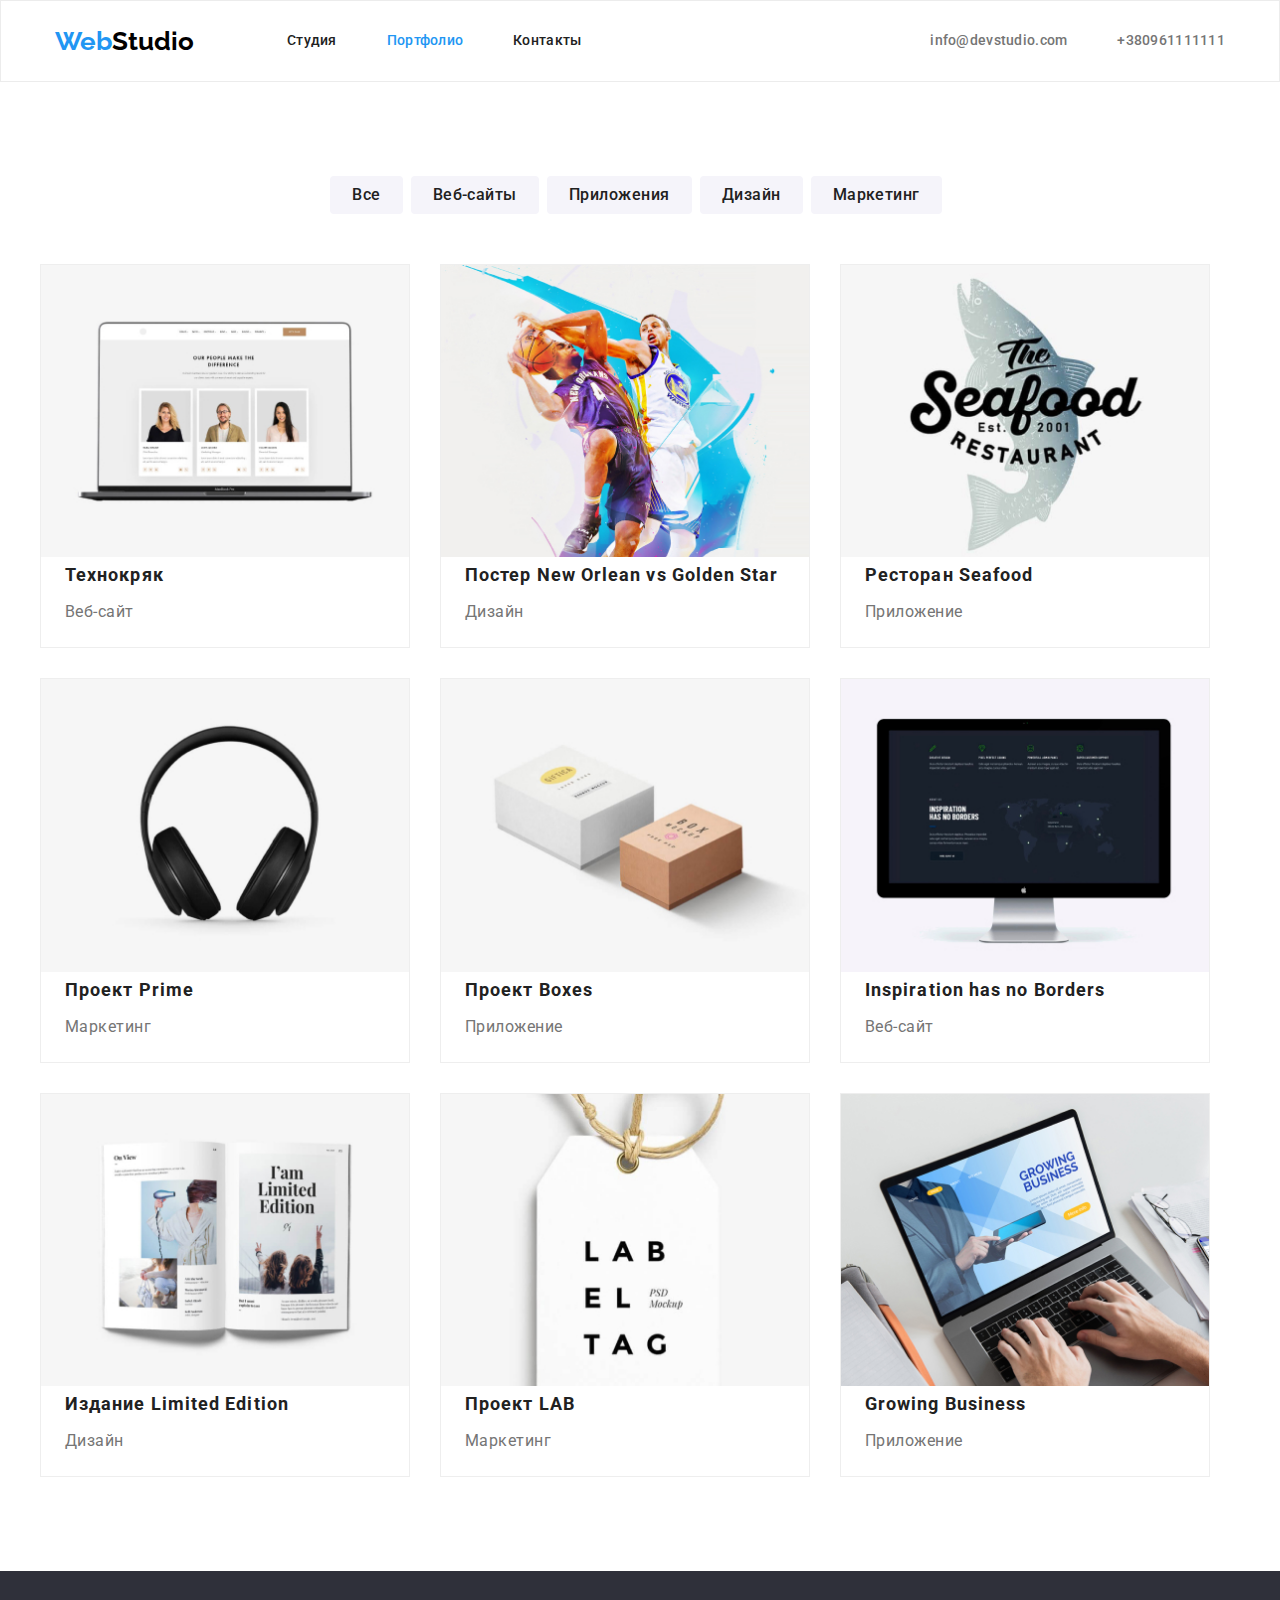
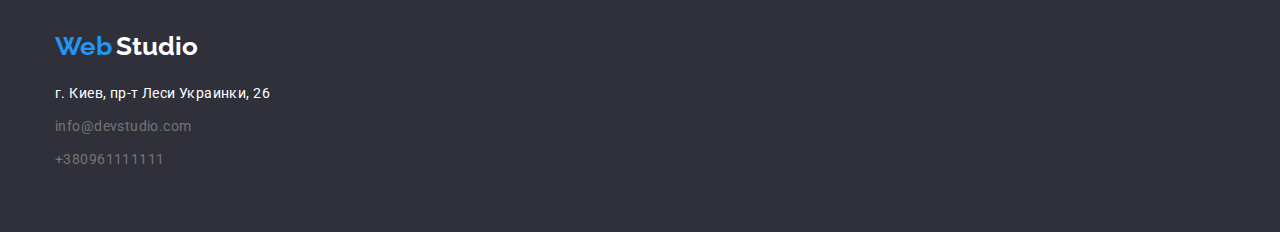
==== html/portfolio.html @ ee7812d5 "new files" ====
<!DOCTYPE html>
<html lang="en">
  <head>
    <meta charset="UTF-8" />
    <meta name="viewport" content="width=device-width, initial-scale=1.0" />
    <title>Document</title>
    <link rel="stylesheet" href="../css/reset.css"/>
    <link rel="stylesheet" href="../css/styles.css"/>
    <link rel="preconnect" href="https://fonts.gstatic.com">
<link href="https://fonts.googleapis.com/css2?family=Raleway:wght@700&family=Roboto:wght@400;500;700;900&display=swap" rel="stylesheet">
  </head>
  <body>
    <header class="main-menu">
      <div class="container">
      <nav class="navbar">
        <a class="logo" href="../index.html"> <span class="logo-web">Web</span> <span class="logo-studio">Studio</span></a> 
        <ul class="menu-list">
          <li class="menu-item"> <a class="link" href="../index.html">Студия</a> </li>
          <li class="menu-item"> <a class="link current" href="../html/portfolio.html"> Портфолио</a> </li>
          <li class="menu-item"> <a class="link" href="">Контакты</a> </li>
        </ul>
      </nav>
        <ul class="tel-mail-title"> 
          <li class="menu-item-contacts"><a href="mailto:info@devstudio.com">info@devstudio.com </a></li>
          <li class="menu-item-contacts"><a href="tel:+380961111111">+380961111111 </a></li>
        </ul>
      </div>
    </header>
      <main>
      <section class="portfolio-buttons">
        <h1 class="visually-hidden">Портфолио</h1>
        <ul class="button-portfolio-list">
          <li class="portfolio-item"> <button type="button" class="button-portfolio">Все</button> </li>
          <li class="portfolio-item"> <button type="button" class="button-portfolio">Веб-сайты</button> </li>
          <li class="portfolio-item"> <button type="button" class="button-portfolio">Приложения</button> </li>
          <li class="portfolio-item"> <button type="button" class="button-portfolio">Дизайн</button> </li>
          <li class="portfolio-item"> <button type="button" class="button-portfolio">Маркетинг</button> </li>
        </ul>
      </section>
      <section class="portfolio-photo"> 
        <div class="portfolio-photo-container">
        <ul class="portfolio-list">
        <li class="portfolio-gallery">
        <div class="portfolio-thumb">
            <a href=""> <img src="../img/web_sites.jpg" alt="web_site" width="370">
            <div class="portfolio-gallery-container">
            <h2 class="portfolio-header">Технокряк</h2> 
            <p>Веб-сайт</p>
            </div>
            </a>
        </div>    
        </li>
        <li class="portfolio-gallery">
          <div class="portfolio-thumb">  
            <a href=""> <img
              src="../img/basketball.jpg" alt="two men play i basketball" width="370">
            <div class="portfolio-gallery-container">
            <h2 class="portfolio-header">Постер New Orlean vs Golden Star</h2>
            <p>Дизайн</p>
           </div>
            </a>
          </div>
        </li>
        <li class="portfolio-gallery">
            <a href=""> <img src="../img/seafood.jpg" alt="logo of restaurant" width="370"> 
            <div class="portfolio-gallery-container">
            <h2 class="portfolio-header">Ресторан Seafood</h2>
            <p>Приложение</p>
            </div>
            </a>
        </li>
        <li class="portfolio-gallery">
            <a href=""> <img src="../img/earphones.jpg" alt="earphones" width="370"> 
            <div class="portfolio-gallery-container">
            <h2 class="portfolio-header">Проект Prime</h2>
            <p>Маркетинг</p>
            </div>
            </a>
         </li>
        <li class="portfolio-gallery">
            <a href=""> <img src="../img/boxes.jpg" alt="boxes" width="370"> 
            <div class="portfolio-gallery-container">
            <h2 class="portfolio-header">Проект Boxes</h2>
            <p>Приложение </p>
            </div>
            </a>
        </li>
        <li class="portfolio-gallery">
            <a href=""> <img src="../img/monitor.jpg" alt="monitor" width="370"> 
             <div class="portfolio-gallery-container">
            <h2 class="portfolio-header">Inspiration has no Borders</h2>
            <p>Веб-сайт</p> 
             </div>
            </a>
        </li>
          <li class="portfolio-gallery">
            <a href=""> <img src="../img/magazines.jpg" alt="magazines" width="370"> 
            <div class="portfolio-gallery-container">
            <h2 class="portfolio-header">Издание Limited Edition</h2>
            <p>Дизайн</p>
            </div>
            </a>
        </li>
        <li class="portfolio-gallery">
          <a href=""> <img src="../img/lab.jpg" alt="leib" width="370">
          <div class="portfolio-gallery-container"> 
          <h2 class="portfolio-header">Проект LAB</h2> 
          <p>Маркетинг</p>
          </div>
          </a>
        </li> 
        <li class="portfolio-gallery">
          <a href=""> <img src="../img/typing.jpg" alt="typing on the computer" width="370"/> 
          <div class="portfolio-gallery-container">
            <h2 class="portfolio-header">Growing Business</h2>
            <p>Приложение</p>
           </div>
            </a>
          </li>
        </ul> 
        </div>
        </section>
    </main>
    <footer class="contact-information">
      <div class="contact-information-container">
      <a class="link-logo" href="../index.html"> <span class="logo-web">Web</span> <span class="logo-studio-white">Studio</span></a>
      <address class="company-address">г. Киев, пр-т Леси Украинки, 26</address>
      <ul>
        <ul>
          <li class="contact-information-item"><a class="tel-mail" href="mailto:info@devstudio.com">info@devstudio.com</a></li>
          <li class="contact-information-item"><a class="tel-mail" href="tel:+380961111111">+380961111111</a></li>
        </ul>
      </div>
    </footer>
  </body>
</html>
---- css/styles.css ----
*,
*::before,
*::after {
  box-sizing: border-box;
}
img {
    display: block;
    max-width: 100%;
    height: auto;
    }
:root {
    --main-color: #212121;
    --logo-color: #000000;
    --accent-color: #2196f3;
    --background-dark-color: #2f303a;
    --background-light-color: #F5F4FA;
    --active-color: #FFFFFF;
    --inactive-color: #757575;
    --border-color: #EEEEEE;
    --portfolio-border-color: #ECECEC;
}
.main-menu{
    background:var(--active-color);
    border: 1px solid #ECECEC;
    }
.container {
    width: 1200px;
    padding-right: 15px;
    padding-left: 15px;
    margin-right:  auto;
    margin-left: auto;
    height: auto;
   }    
.main-menu a {
    text-decoration: none;
  }
.menu-list {
    display:flex; 
    justify-content: center;
    }
.menu-item {
    display: flex;
    padding-bottom: 32px;    
    padding-top: 32px;    
    margin-right: 50px;
    }    
.menu-list:last-child {
    margin-right: 0px;
}   
.link {
        font-family: Roboto;
        font-weight: 500;
        font-size: 14px;
        line-height: 1.14;
        letter-spacing: 0.02em;
        color:var(--main-color);
        }
   .link:hover, 
   .link:focus {
     color:var(--accent-color);
    }
    .current{
        color:var(--accent-color);
    } 
    .logo-web{
        color: var(--accent-color);
        font-family: Raleway;
        font-weight: bold;
        font-size: 26px;
        line-height: 1.19;
    }
    .logo-studio{
        color:var(--logo-color);
        font-family: Raleway;
        font-weight: bold;
        font-size: 26px;
        line-height: 1.19;
        text-decoration: none; 
    }
    .tel-mail-title a {
        font-family: Roboto;
        font-weight: 500;
        font-size: 14px;
        line-height: 1.14;
        letter-spacing: 0.02em;
        color:var(--inactive-color);
        display: block;
        padding-bottom: 32px;
        padding-top: 32px;
    }
    .menu-item-contacts {
        margin-right: 50px;
    }
    .menu-item-contacts:last-child {
        margin-right: 0px;
    }
    .tel-mail-title a:hover,
    .tel-mail-title a:focus{
        color:var(--accent-color)
    } 
    header > .container {
        display: flex;
        justify-content: space-between;
        align-items: center;
        text-align: left;
      }
    .navbar {
        display: flex;
        align-items: center;
      }  
    .tel-mail-title {
     display: flex;
    }
    .logo {
        display: flex;
        padding-top: 24px;
        padding-bottom: 24px;
        margin-right: 93px;
    }
     /*finish of header*/
    .hero {
        background:var(--background-dark-color);
        padding-top: 200px;
        padding-bottom: 200px;
        text-align: center;
    }
    .title-hero {
        font-family: Roboto;
        font-size: 44px;
        font-weight: 900;
        line-height: 1.36;
        letter-spacing: 0.06em;
        color:var(--active-color);
        text-transform: uppercase;
        margin-bottom: 30px;
    }
    .button {
        font-family: Roboto;
        font-weight: bold;
        font-size: 16px;
        line-height: 30px;
        color:var(--active-color);
        background-color:var(--accent-color);
        padding-right: 32px;
        padding-left: 32px;
        padding-bottom: 10px;
        padding-top:10px;
        background: #2196F3;
        box-shadow: 0px 4px 4px rgba(0, 0, 0, 0.15);
        border-radius: 4px; 
    }    
    .button:hover {
    cursor: pointer;    
    }    
    /*finish of hero*/
    .advantages {
        padding-top: 94px;
        padding-bottom: 94px;
        padding-right: 15px;
        padding-left: 15px;
        display: flex;
        justify-content: center;
      }
    .advantages-list {
        display: flex;
       }
    .advantages-item {
        font-family: Roboto;
        font-size: 14px;
        line-height: 1.71;
        letter-spacing: 0.03em;
        color:var(--inactive-color);
        width: 270px;
        margin-right: 30px;
       }
    .advantages-item:last-child {
        margin-right: 0px;
    } 
    .advantages-header {
        font-family: Roboto;
        font-size: 14px;
        line-height: 1.14;
        letter-spacing: 0.03em;
        font-weight: bold;
        text-transform: uppercase;
        color: var(--background-dark-color);
        margin-bottom: 10px;
    }
    /* finish section */
    .specialization {
        padding-bottom: 94px;
        padding-right: 15px;
        padding-left: 15px;
       }
    .specialization-header {
        font-family: Roboto;
        font-size: 36px;
        font-weight: bold;
        line-height: 1.16;
        letter-spacing: 0.03em;
        color:var(--main-color);
        text-align: center;
        margin-bottom: 50px;
    }
    .specialization-list {
     display: flex;
     justify-content: center;
    }
    .specialization-item {
    display: flex;
    margin-right: 30px;  
    }
    .specialization-item :last-child {
        margin-right: 0px;
    }
    /* finish section */
    .our-team {
        background-color:var(--background-light-color);
        padding-top: 94px;
        padding-bottom: 94px;
        padding-right: 15px;
        padding-left: 15px;
        }
    .team-list {
        display: flex;
        justify-content: center;
    }
    .our-team-item {
        display: flex;
        text-align: center;
        box-shadow: 0px 1px 3px rgba(0, 0, 0, 0.12), 
          0px 1px 1px rgba(0, 0, 0, 0.14), 
          0px 2px 1px rgba(0, 0, 0, 0.2);
          border-radius: 0px 0px 4px 4px;
          margin-right: 30px;
          width: 270px;
    }
    .thumb {
        padding-bottom: 30px;
    }
    .name-container {
       padding-left: 55px;
       padding-right: 55px;
       padding-top: 30px;
       }
    .name-container > img {
       display: block;
       min-width: 100px;
           }
      .our-team-item:last-child {
          margin-right: 0px;
      }
     .our-team-header {
        font-family: Roboto;
        font-size: 36px;
        font-weight: bold;
        line-height: 1.17;
        letter-spacing: 0.03em;
        color: var(--main-color);
        text-align: center;
        margin-bottom: 50px;
       }
   .name {
       font-family: Roboto;
       font-size: 16px;
       font-weight: 500;
       line-height: 1.19;
       letter-spacing: 0.03em;
       color: var(--main-color);
       margin-bottom: 10px;
       }
    .profession {
        font-family: Roboto;
        font-size: 16px;
        line-height: 1.19;
        letter-spacing: 0.03em;
        color:var(--inactive-color);
        }
        /* finish section */
    .contact-information {
       background:var(--background-dark-color);
       padding-top: 60px;
       padding-bottom: 60px;
    }
    .contact-information-container {
        width: 1200px;
        padding-right: 15px;
        padding-left: 15px;
        margin-right:  auto;
        margin-left: auto;
        height: auto;  
    }
    .logo-studio-white {
        color:var(--active-color);
        font-family: Raleway;
        font-weight: bold;
        font-size: 26px;
        line-height: 1.19;
        text-decoration: none;
    }
    .company-address {
        font-family: Roboto;
        font-size: 14px;
        line-height: 1.71;
        letter-spacing: 0.03em;
        color:var(--active-color);
        margin-top: 20px;
    }
    .tel-mail {
          font-family: Roboto;
          font-size: 14px;
          line-height: 1.71;
          letter-spacing: 0.03em;
          color:var(--inactive-color);
          text-decoration: none;
          display: block;
    }
    .contact-information-item {
        margin-top: 9px;
    }
    .tel-mail:hover,
    .tel-mail:focus {
           color:var(--accent-color);
    }
    .link-logo {
        display: block;
    }
    /* finish page */
    .visually-hidden {
        position: absolute !important;
        clip: rect(1px 1px 1px 1px); /* IE6, IE7 */
        clip: rect(1px, 1px, 1px, 1px);
        padding: 0 !important;
        border: 0 !important;
        height: 1px !important;
        width: 1px !important;
        overflow: hidden;
      }
    .portfolio-buttons {
        padding-top: 94px;
        padding-bottom: 50px;
        display: flex;
        justify-content: center;
    }
    .button-portfolio-list {
        display: flex;
    }  
    .portfolio-item {
        margin-right: 8px;
    }
    .button-portfolio-list:last-child {
        margin-right: 0px;
    }
    .button-portfolio {
           background:var(--background-light-color);
           border-radius: 4px;
           font-family: Roboto;
           font-weight: 500;
           font-size: 16px;
           line-height: 1.625;
           text-align: center;
           letter-spacing: 0.03em;
           color: var(--main-color);
           cursor: default;
           padding-right: 22px;
           padding-left: 22px;
           padding-top: 6px;
           padding-bottom: 6px;
           border-radius: 4px;
           border: 0px;
    }
    .button-portfolio:hover,
    .button-portfolio:focus {
            background-color:var(--accent-color);
            color: var(--active-color);
            cursor: pointer;
    }
    /* finish section */
    .portfolio-photo {
        padding-bottom: 94px;
    }
    .portfolio-photo-container {
        width: 1200px;
        margin-right: auto;
        margin-left: auto;
        height: auto;
    }
    .portfolio-list {
       display: flex;
       flex-wrap: wrap;
       margin-top: -30px;
       margin-left: -30px;
      }
    .portfolio-gallery {
       display: flex;
       flex-basis: calc (100% / 3 - 30px);
       margin-top: 30px;
       margin-left: 30px;
       border: 1px solid #EEEEEE;
       width: 370px;
       padding-bottom: 20px;
  }
    .portfolio-header {
            font-family: Roboto;
            font-weight: bold;
            font-size: 18px;
            line-height: 2;
            letter-spacing: 0.06em;
            color:var(--main-color);
            margin-bottom: 4px;
             }
    .portfolio-gallery a {
            font-family: Roboto;
            font-size: 16px;
            line-height: 1.875;
            letter-spacing: 0.03em;
            color:var(--inactive-color);
            text-decoration: none;
            display: block;
        }
    .portfolio-gallery-container {
        padding-right: 24px;
        padding-left: 24px;
    }    
    .link-logo {
        text-decoration: none;
    }
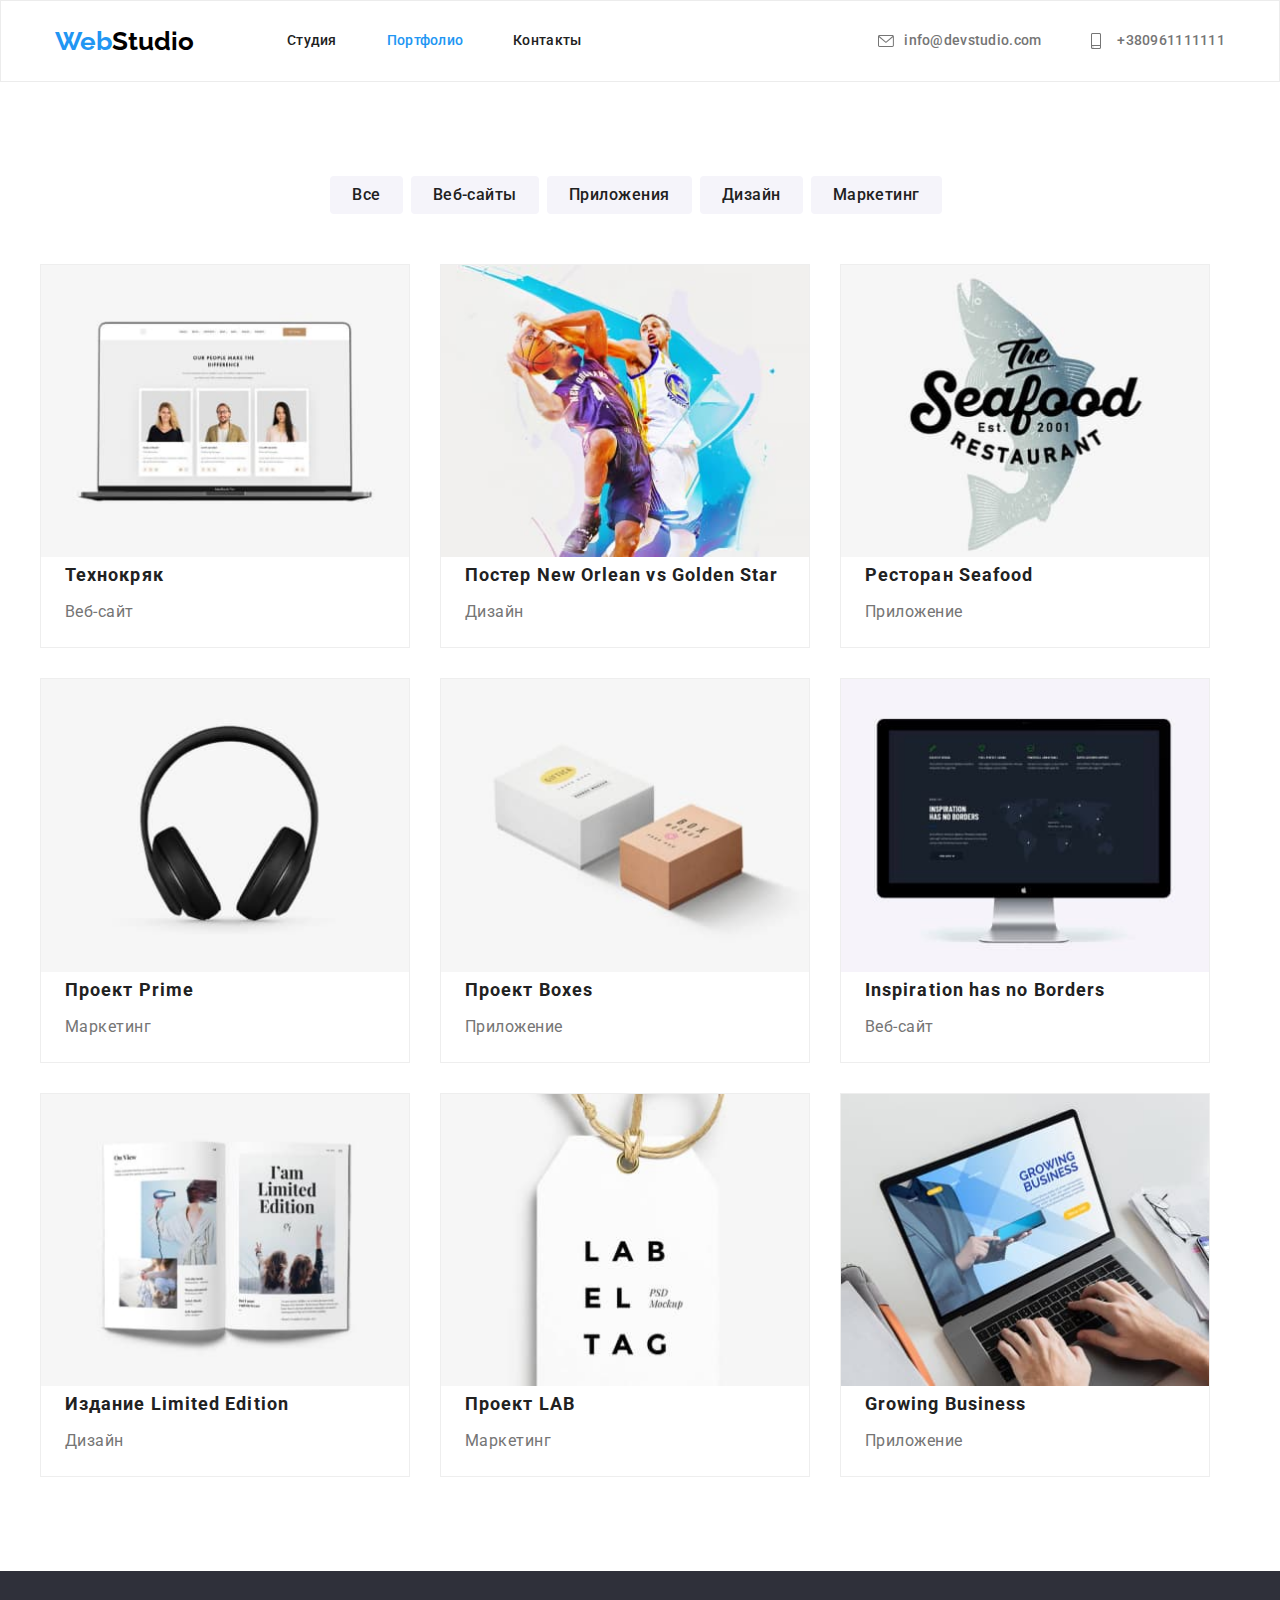
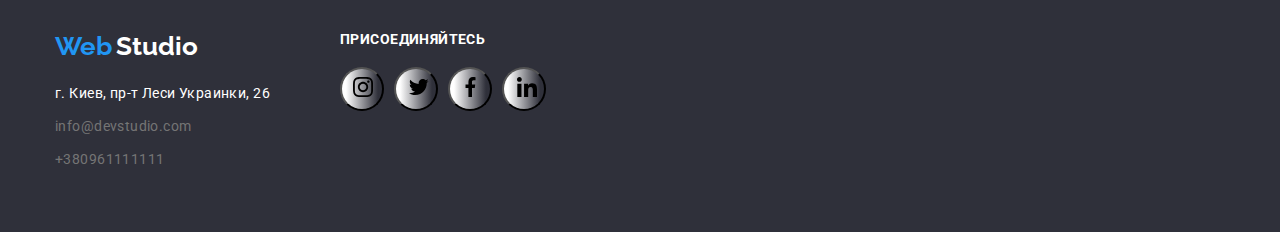
==== commit fdf3b8f9: "buttons" ====
--- a/html/portfolio.html
+++ b/html/portfolio.html
@@ -16,12 +16,18 @@
         <a class="logo" href="../index.html"> <span class="logo-web">Web</span> <span class="logo-studio">Studio</span></a> 
         <ul class="menu-list">
           <li class="menu-item"> <a class="link" href="../index.html">Студия</a> </li>
-          <li class="menu-item"> <a class="link current" href="../html/portfolio.html"> Портфолио</a> </li>
+          <li class="menu-item"> <a class="link current" href="./html/portfolio.html"> Портфолио</a> </li>
           <li class="menu-item"> <a class="link" href="">Контакты</a> </li>
         </ul>
       </nav>
         <ul class="tel-mail-title"> 
-          <li class="menu-item-contacts"><a href="mailto:info@devstudio.com">info@devstudio.com </a></li>
+          <li class="menu-item-picture"> <a href="mailto:info@devstudio.com"> <svg class="mail"> 
+          <use href="../svg/symbol-defs.svg#icon-envelope-hover-1-1" width="16" height="16"> </use>
+          </svg> </a> </li>
+           <li class="menu-item-contacts"> <a href="mailto:info@devstudio.com">info@devstudio.com </a></li>
+           <li class="menu-item-picture"> <a href="tel:+380961111111"> <svg class="telephone"> 
+            <use href="../svg/symbol-defs.svg#icon-smartphone" width="10" height="16"> </use>
+            </svg> </a> </li>
           <li class="menu-item-contacts"><a href="tel:+380961111111">+380961111111 </a></li>
         </ul>
       </div>
@@ -123,14 +129,45 @@
     </main>
     <footer class="contact-information">
       <div class="contact-information-container">
+      <div>
       <a class="link-logo" href="../index.html"> <span class="logo-web">Web</span> <span class="logo-studio-white">Studio</span></a>
       <address class="company-address">г. Киев, пр-т Леси Украинки, 26</address>
       <ul>
-        <ul>
-          <li class="contact-information-item"><a class="tel-mail" href="mailto:info@devstudio.com">info@devstudio.com</a></li>
-          <li class="contact-information-item"><a class="tel-mail" href="tel:+380961111111">+380961111111</a></li>
-        </ul>
+        <li class="contact-information-item"><a class="tel-mail" href="mailto:info@devstudio.com">info@devstudio.com</a></li>
+        <li class="contact-information-item"><a class="tel-mail" href="tel:+380961111111">+380961111111</a></li>
+      </ul>
       </div>
-    </footer>
+      <div class="container-icons">
+      <p>Присоединяйтесь</p>
+      <ul class="contact-list-icons">
+          <li class="contact-icons"> 
+          <button class="contact-list-button">
+            <svg class="contact-icons-footer">
+            <use href="../svg/symbol-defs.svg#icon-instagram-2-1" width="20" height="20" x="5" y="7"> </use>
+            </svg>
+          </button>  
+          </li> 
+          <li class="contact-icons">
+            <button class="contact-list-button">
+            <svg class="contact-icons-footer">
+            <use href="../svg/symbol-defs.svg#icon-Vector-1-1" width="20" height="20" x="7" y="7"> </use>
+            </svg>
+          </li> 
+          <li class="contact-icons">
+            <button class="contact-list-button">
+            <svg class="contact-icons-footer">
+            <use href="../svg/symbol-defs.svg#icon-Vector-2-1" width="20" height="20" x="5" y="7"> </use>
+            </svg>
+          </li>  
+          <li class="contact-icons">
+            <button class="contact-list-button">
+            <svg class="contact-icons-footer">
+            <use href="../svg/symbol-defs.svg#icon-linkedin-1-1" width="20" height="20" x="7" y="7"> </use>
+            </svg>
+          </li> 
+          </ul> 
+          </div>
+        </div>
+     </footer>
   </body>
 </html>
--- a/css/styles.css
+++ b/css/styles.css
@@ -85,12 +85,18 @@
         letter-spacing: 0.02em;
         color:var(--inactive-color);
         display: block;
-        padding-bottom: 32px;
-        padding-top: 32px;
-    }
-    .menu-item-contacts {
+       }
+    .tel-mail-title {
+        height: 16px;
+    }   
+     .menu-item-contacts {
         margin-right: 50px;
     }
+    .menu-item-picture {
+        margin-right: 10px;
+        height: 16px;
+        width: 16px;
+       } 
     .menu-item-contacts:last-child {
         margin-right: 0px;
     }
@@ -117,11 +123,31 @@
         padding-bottom: 24px;
         margin-right: 93px;
     }
+    .mail {
+        fill: var(--inactive-color);
+        height: 16px;
+        width: 16px;
+    }
+    .mail:hover {
+        fill: var(--accent-color);
+    }
+    .telephone {
+        fill: var(--inactive-color);  
+        width: 10px;
+        height: 16px;
+    }
+    .telephone:hover {
+        fill: var(--accent-color);
+    }
      /*finish of header*/
     .hero {
-        background:var(--background-dark-color);
+        height: 600px;
+        margin: 0 auto;
         padding-top: 200px;
         padding-bottom: 200px;
+        padding-right: 0;
+        padding-left: 0;
+        background-image: linear-gradient( to right, rgba(47, 48, 58, 0.4), rgba(47, 48, 58, 0.4) ), url(../img/hero.jpg);
         text-align: center;
     }
     .title-hero {
@@ -176,6 +202,13 @@
     .advantages-item:last-child {
         margin-right: 0px;
     } 
+    .advantages-pictures {
+        height: 120px;
+        width: 270px;
+        border-radius: 4px;
+        background: #F5F4FA;
+        margin-bottom: 30px;
+       }
     .advantages-header {
         font-family: Roboto;
         font-size: 14px;
@@ -226,23 +259,37 @@
         justify-content: center;
     }
     .our-team-item {
-        display: flex;
-        text-align: center;
-        box-shadow: 0px 1px 3px rgba(0, 0, 0, 0.12), 
+          display: flex;
+          text-align: center;
+          box-shadow: 0px 1px 3px rgba(0, 0, 0, 0.12), 
           0px 1px 1px rgba(0, 0, 0, 0.14), 
           0px 2px 1px rgba(0, 0, 0, 0.2);
           border-radius: 0px 0px 4px 4px;
           margin-right: 30px;
           width: 270px;
-    }
-    .thumb {
-        padding-bottom: 30px;
-    }
+          background-color: var(--active-color);
+    }
+    .our-team-list {
+        display: flex;
+        justify-content: center;
+        height: 44px;
+        width: 206px;
+        }
+    .our-team-icon {
+        fill: var(--inactive-color);
+        width: 44px;
+        height: 44px;
+    }
+    .our-team-icon:hover{
+        fill:var(--active-color);
+    }
+    .our-team-button {
+        background-color: var(--active-color);
+        border: 0;
+        }
     .name-container {
-       padding-left: 55px;
-       padding-right: 55px;
-       padding-top: 30px;
-       }
+       padding: 30px;
+      }
     .name-container > img {
        display: block;
        min-width: 100px;
@@ -275,8 +322,74 @@
         line-height: 1.19;
         letter-spacing: 0.03em;
         color:var(--inactive-color);
-        }
+        margin-bottom: 16px;
+        }
+        .our-team-button {
+            height: 44px;
+            width: 44px;
+            border-radius: 50px;
+            background-color:var(--active-color);
+            }
+        .our-team-button:hover,
+        .our-team-button:focus {
+            background-color: var(--accent-color);
+            cursor: pointer;
+        } 
+        .our-team-button-list {
+            height: 44px;
+            width: 44px;
+            margin-right: 10px
+        }  
+        .our-team-list:last-child {
+            margin-right: 0;
+        } 
         /* finish section */
+    .clients {
+        background: #E5E5E5;
+        padding-top:94px;
+        padding-bottom: 94px;
+        }    
+    .clients-header {
+        font-family: Roboto;
+       font-size: 36px;
+       font-style: normal;
+       font-weight: 700;
+       line-height: 42px;
+       letter-spacing: 0.03em;
+       text-align: center;
+       margin-bottom: 50px;
+       color:var(--main-color); 
+    }
+    .clients-list {
+        display: flex;
+        justify-content: center;
+    }
+    .clients-list a {
+        display: block;
+    }
+    .clients-item:hover {
+        border: 1px solid #2196F3;
+    }
+    .clients-item {
+        width: 170px;
+        height: 90px;
+        border: 1px solid #AFB1B8;
+        box-sizing: border-box;
+        border-radius: 4px;
+        margin-right: 30px;
+    }
+    .clients-item:last-child {
+        margin-right: 0;
+    } 
+    .clients-icon {
+        fill: #AFB1B8;
+        width: 170px;
+        height: 90px;
+    }
+    .clients-icon:hover{
+       fill: #2196f3;
+    } 
+    /* finish page */
     .contact-information {
        background:var(--background-dark-color);
        padding-top: 60px;
@@ -288,8 +401,9 @@
         padding-left: 15px;
         margin-right:  auto;
         margin-left: auto;
-        height: auto;  
-    }
+        height: auto; 
+        display: flex; 
+      }
     .logo-studio-white {
         color:var(--active-color);
         font-family: Raleway;
@@ -325,6 +439,52 @@
     .link-logo {
         display: block;
     }
+    .container-icons >p{
+        font-family: Roboto;
+        font-style: normal;
+        font-weight: bold;
+        font-size: 14px;
+        line-height: 16px;
+        letter-spacing: 0.03em;
+        text-transform: uppercase;
+        color: #FFFFFF;
+        margin-bottom: 20px;
+    }
+    .contact-list-icons {
+        display: flex;
+        align-items: center;
+    }
+    .contact-icons {
+        height: 44px;
+        width: 44px;
+        margin-right: 10px;
+    }
+    .contact-icons:last-child {
+        margin-right: 0;
+    } 
+    .contact-list-button {
+        border-radius: 50%;
+        height: 44px;
+        width: 44px;
+        background-image: linear-gradient(
+         to right,
+        #FFFFFF 10%,
+        #2f303a 90%);
+        }
+    .contact-list-button:hover {
+     background-image:linear-gradient(
+        to right,
+        #ffffff 0%,
+        #2196f3 100%);
+        cursor: pointer;
+    }   
+     .contact-icons-footer {
+         height: 44px;
+         width: 44px;
+     } 
+    .container-icons {
+        margin-left: 70px;
+    }  
     /* finish page */
     .visually-hidden {
         position: absolute !important;
@@ -400,6 +560,9 @@
        width: 370px;
        padding-bottom: 20px;
   }
+    .portfolio-gallery:hover {
+        box-shadow: 0px 1px 1px rgba(0, 0, 0, 0.12), 0px 4px 4px rgba(0, 0, 0, 0.06), 1px 4px 6px rgba(0, 0, 0, 0.16);
+    }
     .portfolio-header {
             font-family: Roboto;
             font-weight: bold;
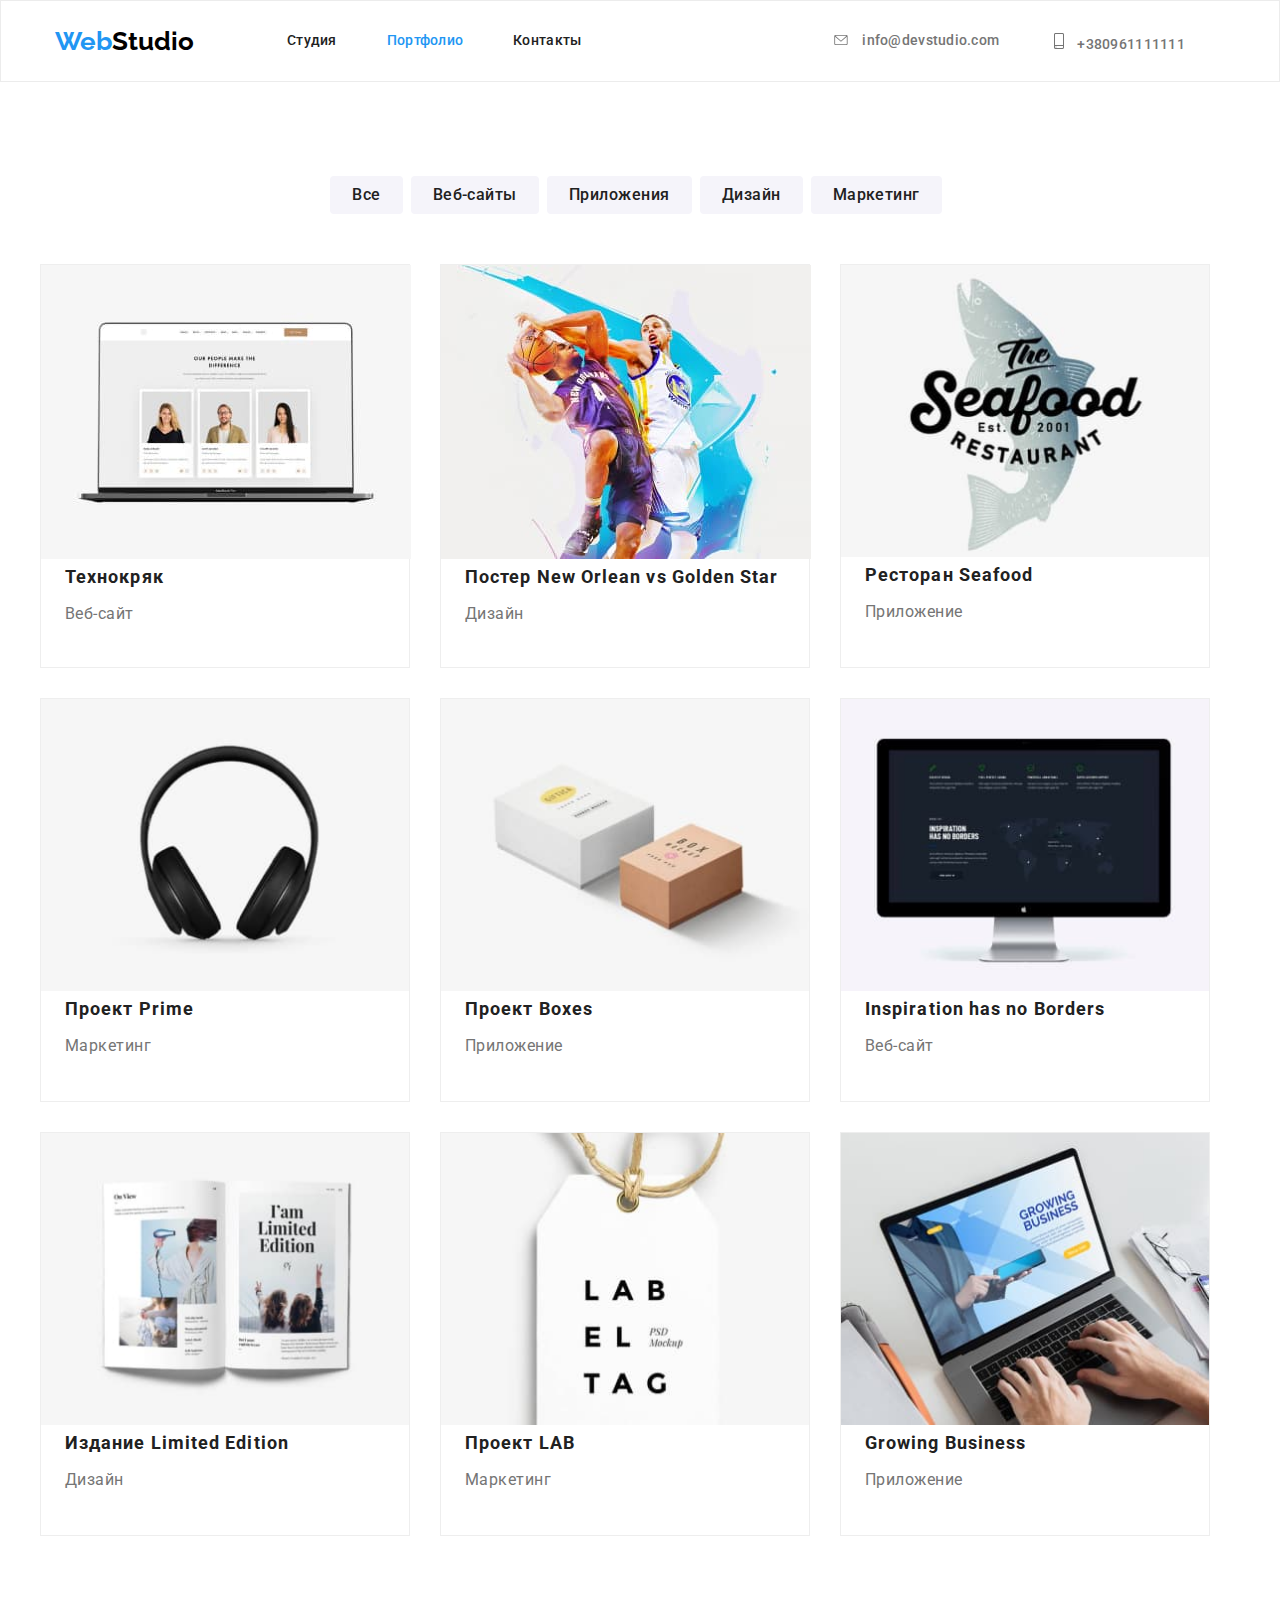
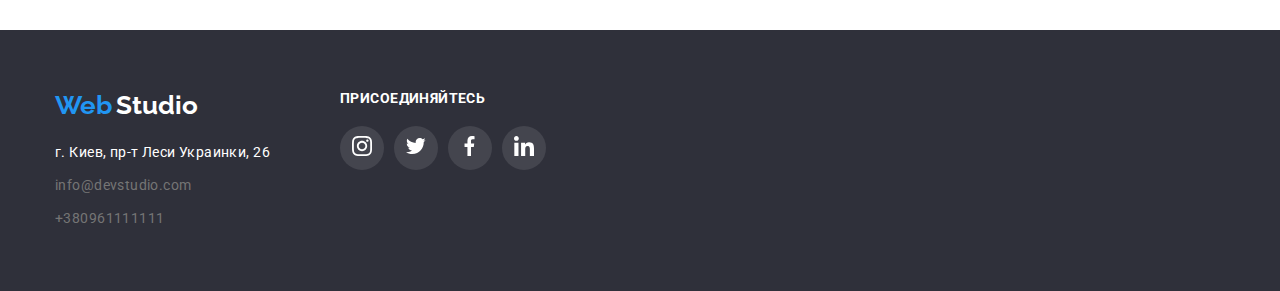
==== commit 23d417ce: "fixing" ====
--- a/html/portfolio.html
+++ b/html/portfolio.html
@@ -16,19 +16,17 @@
         <a class="logo" href="../index.html"> <span class="logo-web">Web</span> <span class="logo-studio">Studio</span></a> 
         <ul class="menu-list">
           <li class="menu-item"> <a class="link" href="../index.html">Студия</a> </li>
-          <li class="menu-item"> <a class="link current" href="./html/portfolio.html"> Портфолио</a> </li>
+          <li class="menu-item"> <a class="link current" href="portfolio.html"> Портфолио</a> </li>
           <li class="menu-item"> <a class="link" href="">Контакты</a> </li>
         </ul>
       </nav>
         <ul class="tel-mail-title"> 
-          <li class="menu-item-picture"> <a href="mailto:info@devstudio.com"> <svg class="mail"> 
-          <use href="../svg/symbol-defs.svg#icon-envelope-hover-1-1" width="16" height="16"> </use>
-          </svg> </a> </li>
-           <li class="menu-item-contacts"> <a href="mailto:info@devstudio.com">info@devstudio.com </a></li>
-           <li class="menu-item-picture"> <a href="tel:+380961111111"> <svg class="telephone"> 
+            <li class="menu-item-contacts"> <a class="link-header" href="mailto:info@devstudio.com"> <svg class="mail"> 
+            <use href="../svg/symbol-defs.svg#icon-envelope-hover-1-1" width="16" height="10"> </use>
+            </svg> info@devstudio.com </a></li>
+             <li class="menu-item-contacts"> <a class ="link-header" href="tel:+380961111111"> <svg class="telephone"> 
             <use href="../svg/symbol-defs.svg#icon-smartphone" width="10" height="16"> </use>
-            </svg> </a> </li>
-          <li class="menu-item-contacts"><a href="tel:+380961111111">+380961111111 </a></li>
+            </svg> +380961111111 </a></li>
         </ul>
       </div>
     </header>
@@ -48,7 +46,7 @@
         <ul class="portfolio-list">
         <li class="portfolio-gallery">
         <div class="portfolio-thumb">
-            <a href=""> <img src="../img/web_sites.jpg" alt="web_site" width="370">
+            <a class="portfolio-link" href=""> <img src="../img/web_sites.jpg" alt="web_site" width="370">
             <div class="portfolio-gallery-container">
             <h2 class="portfolio-header">Технокряк</h2> 
             <p>Веб-сайт</p>
@@ -58,7 +56,7 @@
         </li>
         <li class="portfolio-gallery">
           <div class="portfolio-thumb">  
-            <a href=""> <img
+            <a class="portfolio-link" href=""> <img
               src="../img/basketball.jpg" alt="two men play i basketball" width="370">
             <div class="portfolio-gallery-container">
             <h2 class="portfolio-header">Постер New Orlean vs Golden Star</h2>
@@ -68,7 +66,7 @@
           </div>
         </li>
         <li class="portfolio-gallery">
-            <a href=""> <img src="../img/seafood.jpg" alt="logo of restaurant" width="370"> 
+            <a class="portfolio-link" href=""> <img src="../img/seafood.jpg" alt="logo of restaurant" width="370"> 
             <div class="portfolio-gallery-container">
             <h2 class="portfolio-header">Ресторан Seafood</h2>
             <p>Приложение</p>
@@ -76,7 +74,7 @@
             </a>
         </li>
         <li class="portfolio-gallery">
-            <a href=""> <img src="../img/earphones.jpg" alt="earphones" width="370"> 
+            <a class="portfolio-link" href=""> <img src="../img/earphones.jpg" alt="earphones" width="370"> 
             <div class="portfolio-gallery-container">
             <h2 class="portfolio-header">Проект Prime</h2>
             <p>Маркетинг</p>
@@ -84,7 +82,7 @@
             </a>
          </li>
         <li class="portfolio-gallery">
-            <a href=""> <img src="../img/boxes.jpg" alt="boxes" width="370"> 
+            <a class="portfolio-link" href=""> <img src="../img/boxes.jpg" alt="boxes" width="370"> 
             <div class="portfolio-gallery-container">
             <h2 class="portfolio-header">Проект Boxes</h2>
             <p>Приложение </p>
@@ -92,7 +90,7 @@
             </a>
         </li>
         <li class="portfolio-gallery">
-            <a href=""> <img src="../img/monitor.jpg" alt="monitor" width="370"> 
+            <a class="portfolio-link" href=""> <img src="../img/monitor.jpg" alt="monitor" width="370"> 
              <div class="portfolio-gallery-container">
             <h2 class="portfolio-header">Inspiration has no Borders</h2>
             <p>Веб-сайт</p> 
@@ -100,7 +98,7 @@
             </a>
         </li>
           <li class="portfolio-gallery">
-            <a href=""> <img src="../img/magazines.jpg" alt="magazines" width="370"> 
+            <a class="portfolio-link" href=""> <img src="../img/magazines.jpg" alt="magazines" width="370"> 
             <div class="portfolio-gallery-container">
             <h2 class="portfolio-header">Издание Limited Edition</h2>
             <p>Дизайн</p>
@@ -108,7 +106,7 @@
             </a>
         </li>
         <li class="portfolio-gallery">
-          <a href=""> <img src="../img/lab.jpg" alt="leib" width="370">
+          <a class="portfolio-link" href=""> <img src="../img/lab.jpg" alt="leib" width="370">
           <div class="portfolio-gallery-container"> 
           <h2 class="portfolio-header">Проект LAB</h2> 
           <p>Маркетинг</p>
@@ -116,7 +114,7 @@
           </a>
         </li> 
         <li class="portfolio-gallery">
-          <a href=""> <img src="../img/typing.jpg" alt="typing on the computer" width="370"/> 
+          <a class="portfolio-link" href=""> <img src="../img/typing.jpg" alt="typing on the computer" width="370"/> 
           <div class="portfolio-gallery-container">
             <h2 class="portfolio-header">Growing Business</h2>
             <p>Приложение</p>
@@ -130,7 +128,7 @@
     <footer class="contact-information">
       <div class="contact-information-container">
       <div>
-      <a class="link-logo" href="../index.html"> <span class="logo-web">Web</span> <span class="logo-studio-white">Studio</span></a>
+      <a class="link-logo" href="./index.html"> <span class="logo-web">Web</span> <span class="logo-studio-white">Studio</span></a>
       <address class="company-address">г. Киев, пр-т Леси Украинки, 26</address>
       <ul>
         <li class="contact-information-item"><a class="tel-mail" href="mailto:info@devstudio.com">info@devstudio.com</a></li>
@@ -143,27 +141,30 @@
           <li class="contact-icons"> 
           <button class="contact-list-button">
             <svg class="contact-icons-footer">
-            <use href="../svg/symbol-defs.svg#icon-instagram-2-1" width="20" height="20" x="5" y="7"> </use>
+            <use href="../svg/symbol-defs.svg#icon-instagram-2-1" width="20" height="20"> </use>
             </svg>
           </button>  
           </li> 
           <li class="contact-icons">
             <button class="contact-list-button">
             <svg class="contact-icons-footer">
-            <use href="../svg/symbol-defs.svg#icon-Vector-1-1" width="20" height="20" x="7" y="7"> </use>
+            <use href="../svg/symbol-defs.svg#icon-Vector-1-1" width="20" height="20"> </use>
             </svg>
+            </button>
           </li> 
           <li class="contact-icons">
             <button class="contact-list-button">
             <svg class="contact-icons-footer">
-            <use href="../svg/symbol-defs.svg#icon-Vector-2-1" width="20" height="20" x="5" y="7"> </use>
+            <use href="../svg/symbol-defs.svg#icon-Vector-2-1" width="20" height="20"> </use>
             </svg>
+            </button>
           </li>  
           <li class="contact-icons">
             <button class="contact-list-button">
             <svg class="contact-icons-footer">
-            <use href="../svg/symbol-defs.svg#icon-linkedin-1-1" width="20" height="20" x="7" y="7"> </use>
+            <use href="../svg/symbol-defs.svg#icon-linkedin-1-1" width="20" height="20"> </use>
             </svg>
+            </button>
           </li> 
           </ul> 
           </div>
--- a/css/styles.css
+++ b/css/styles.css
@@ -2,6 +2,7 @@
 *::before,
 *::after {
   box-sizing: border-box;
+  outline: 0;
 }
 img {
     display: block;
@@ -91,19 +92,14 @@
     }   
      .menu-item-contacts {
         margin-right: 50px;
-    }
-    .menu-item-picture {
-        margin-right: 10px;
+       }
+    .link-header {
+        width: 171px;
         height: 16px;
-        width: 16px;
-       } 
+        }    
     .menu-item-contacts:last-child {
         margin-right: 0px;
     }
-    .tel-mail-title a:hover,
-    .tel-mail-title a:focus{
-        color:var(--accent-color)
-    } 
     header > .container {
         display: flex;
         justify-content: space-between;
@@ -124,20 +120,28 @@
         margin-right: 93px;
     }
     .mail {
+        height: 10px;
+        width: 16px;
         fill: var(--inactive-color);
-        height: 16px;
-        width: 16px;
-    }
-    .mail:hover {
-        fill: var(--accent-color);
-    }
-    .telephone {
-        fill: var(--inactive-color);  
+        margin-right: 10px;
+        }
+     .telephone {
         width: 10px;
         height: 16px;
-    }
-    .telephone:hover {
+        fill: var(--inactive-color);
+        margin-right: 10px;
+       }
+    .link-header:focus .mail,
+    .link-header:hover .mail {
         fill: var(--accent-color);
+        }
+    .link-header:focus .telephone,
+    .link-header:hover .telephone {
+            fill: var(--accent-color);
+        }    
+    .link-header:focus,
+    .link-header:hover {
+        color: var(--accent-color);
     }
      /*finish of header*/
     .hero {
@@ -198,7 +202,7 @@
         color:var(--inactive-color);
         width: 270px;
         margin-right: 30px;
-       }
+        }
     .advantages-item:last-child {
         margin-right: 0px;
     } 
@@ -208,7 +212,20 @@
         border-radius: 4px;
         background: #F5F4FA;
         margin-bottom: 30px;
-       }
+        height: 120px;
+        width: 270px;
+        border-radius: 4px;
+        height: 120px;
+        width: 270px;
+        display: flex;
+        justify-content: center;
+        align-items: center;
+        }
+    .advantages-icons {
+        width: 66px;
+        height: 70px;
+      }
+
     .advantages-header {
         font-family: Roboto;
         font-size: 14px;
@@ -274,20 +291,23 @@
         justify-content: center;
         height: 44px;
         width: 206px;
-        }
+       }
     .our-team-icon {
-        fill: var(--inactive-color);
-        width: 44px;
-        height: 44px;
-    }
-    .our-team-icon:hover{
-        fill:var(--active-color);
+        fill: #AFB1B8;
+        width: 20px;
+        height: 20px;
     }
     .our-team-button {
         background-color: var(--active-color);
         border: 0;
-        }
-    .name-container {
+        display: flex;
+        height: 44px;
+        width: 44px;
+        display: flex;
+        justify-content: center;
+        align-items: center;
+       }
+     .name-container {
        padding: 30px;
       }
     .name-container > img {
@@ -329,6 +349,7 @@
             width: 44px;
             border-radius: 50px;
             background-color:var(--active-color);
+            outline: 0 !important;
             }
         .our-team-button:hover,
         .our-team-button:focus {
@@ -339,13 +360,17 @@
             height: 44px;
             width: 44px;
             margin-right: 10px
-        }  
+           }  
         .our-team-list:last-child {
             margin-right: 0;
         } 
+        .our-team-button:focus .our-team-icon,
+        .our-team-button:hover .our-team-icon {
+                fill: var(--active-color);
+            }   
         /* finish section */
     .clients {
-        background: #E5E5E5;
+        background: var(--active-color);
         padding-top:94px;
         padding-bottom: 94px;
         }    
@@ -364,20 +389,59 @@
         display: flex;
         justify-content: center;
     }
-    .clients-list a {
+    .clients-link {
         display: block;
-    }
-    .clients-item:hover {
-        border: 1px solid #2196F3;
-    }
-    .clients-item {
+        height: 90px;
+        width: 170px;
+        display: flex;
+        justify-content: center;
+        align-items: center;
+        border: 1px solid #AFB1B8;
+        border-radius: 4px;
+    }
+    .clients-link:focus,
+    .clients-link:hover{
+        border: 1px solid var(--accent-color);
+    }
+    .clients-link:focus .current,
+    .clients-link:hover .current {
+            fill: var(--accent-color);
+        }    
+     .clients-icon-a {
+        width: 45px; 
+        height: 44px;
+        fill: #AFB1B8;
+    }
+    .clients-icon-b {
+        width: 40px; 
+        height: 52px;
+        fill: #AFB1B8;
+    }
+    .clients-icon-c {
+        width: 42px; 
+        height: 42px;
+        fill: #AFB1B8;
+    }
+    .clients-icon-d {
+        width: 80px; 
+        height: 42px;
+        fill: #AFB1B8;
+    }
+    .clients-icon-e {
+        width: 59px; 
+        height: 47px;
+        fill: #AFB1B8;
+    }
+    .clients-icon-f {
+        width: 88px; 
+        height: 66px;
+        fill: #AFB1B8;
+    }
+     .clients-item {
         width: 170px;
         height: 90px;
-        border: 1px solid #AFB1B8;
-        box-sizing: border-box;
-        border-radius: 4px;
         margin-right: 30px;
-    }
+        }
     .clients-item:last-child {
         margin-right: 0;
     } 
@@ -458,6 +522,7 @@
         height: 44px;
         width: 44px;
         margin-right: 10px;
+        fill: var(--active-color);
     }
     .contact-icons:last-child {
         margin-right: 0;
@@ -466,21 +531,20 @@
         border-radius: 50%;
         height: 44px;
         width: 44px;
-        background-image: linear-gradient(
-         to right,
-        #FFFFFF 10%,
-        #2f303a 90%);
-        }
-    .contact-list-button:hover {
-     background-image:linear-gradient(
-        to right,
-        #ffffff 0%,
-        #2196f3 100%);
+        background-color:rgba(255, 255, 255, 0.1); 
+        display: block; 
+        justify-content: center;   
+        align-content: center;  
+        border: 0;
         cursor: pointer;
-    }   
+        }
+    .contact-list-button:hover,
+    .contact-list-button:focus {
+     background-color: var(--accent-color);
+    }    
      .contact-icons-footer {
-         height: 44px;
-         width: 44px;
+         height: 20px;
+         width: 20px;
      } 
     .container-icons {
         margin-left: 70px;
@@ -528,12 +592,15 @@
            padding-bottom: 6px;
            border-radius: 4px;
            border: 0px;
+           border-radius: 4px;
+           box-shadow: 0;
     }
     .button-portfolio:hover,
     .button-portfolio:focus {
             background-color:var(--accent-color);
             color: var(--active-color);
             cursor: pointer;
+            box-shadow: 0px 3px 1px rgba(0, 0, 0, 0.1), 0px 1px 2px rgba(0, 0, 0, 0.08), 0px 2px 2px rgba(0, 0, 0, 0.12);
     }
     /* finish section */
     .portfolio-photo {
@@ -559,10 +626,8 @@
        border: 1px solid #EEEEEE;
        width: 370px;
        padding-bottom: 20px;
+       height: 404px;
   }
-    .portfolio-gallery:hover {
-        box-shadow: 0px 1px 1px rgba(0, 0, 0, 0.12), 0px 4px 4px rgba(0, 0, 0, 0.06), 1px 4px 6px rgba(0, 0, 0, 0.16);
-    }
     .portfolio-header {
             font-family: Roboto;
             font-weight: bold;
@@ -581,6 +646,15 @@
             text-decoration: none;
             display: block;
         }
+    .portfolio-link {
+        box-shadow: 0;
+        width: 370px;
+        height: 404px;
+    } 
+    .portfolio-link:hover,
+    .portfolio-link:focus {
+        box-shadow: 0px 1px 1px rgba(0, 0, 0, 0.12), 0px 4px 4px rgba(0, 0, 0, 0.06), 1px 4px 6px rgba(0, 0, 0, 0.16);
+    }   
     .portfolio-gallery-container {
         padding-right: 24px;
         padding-left: 24px;
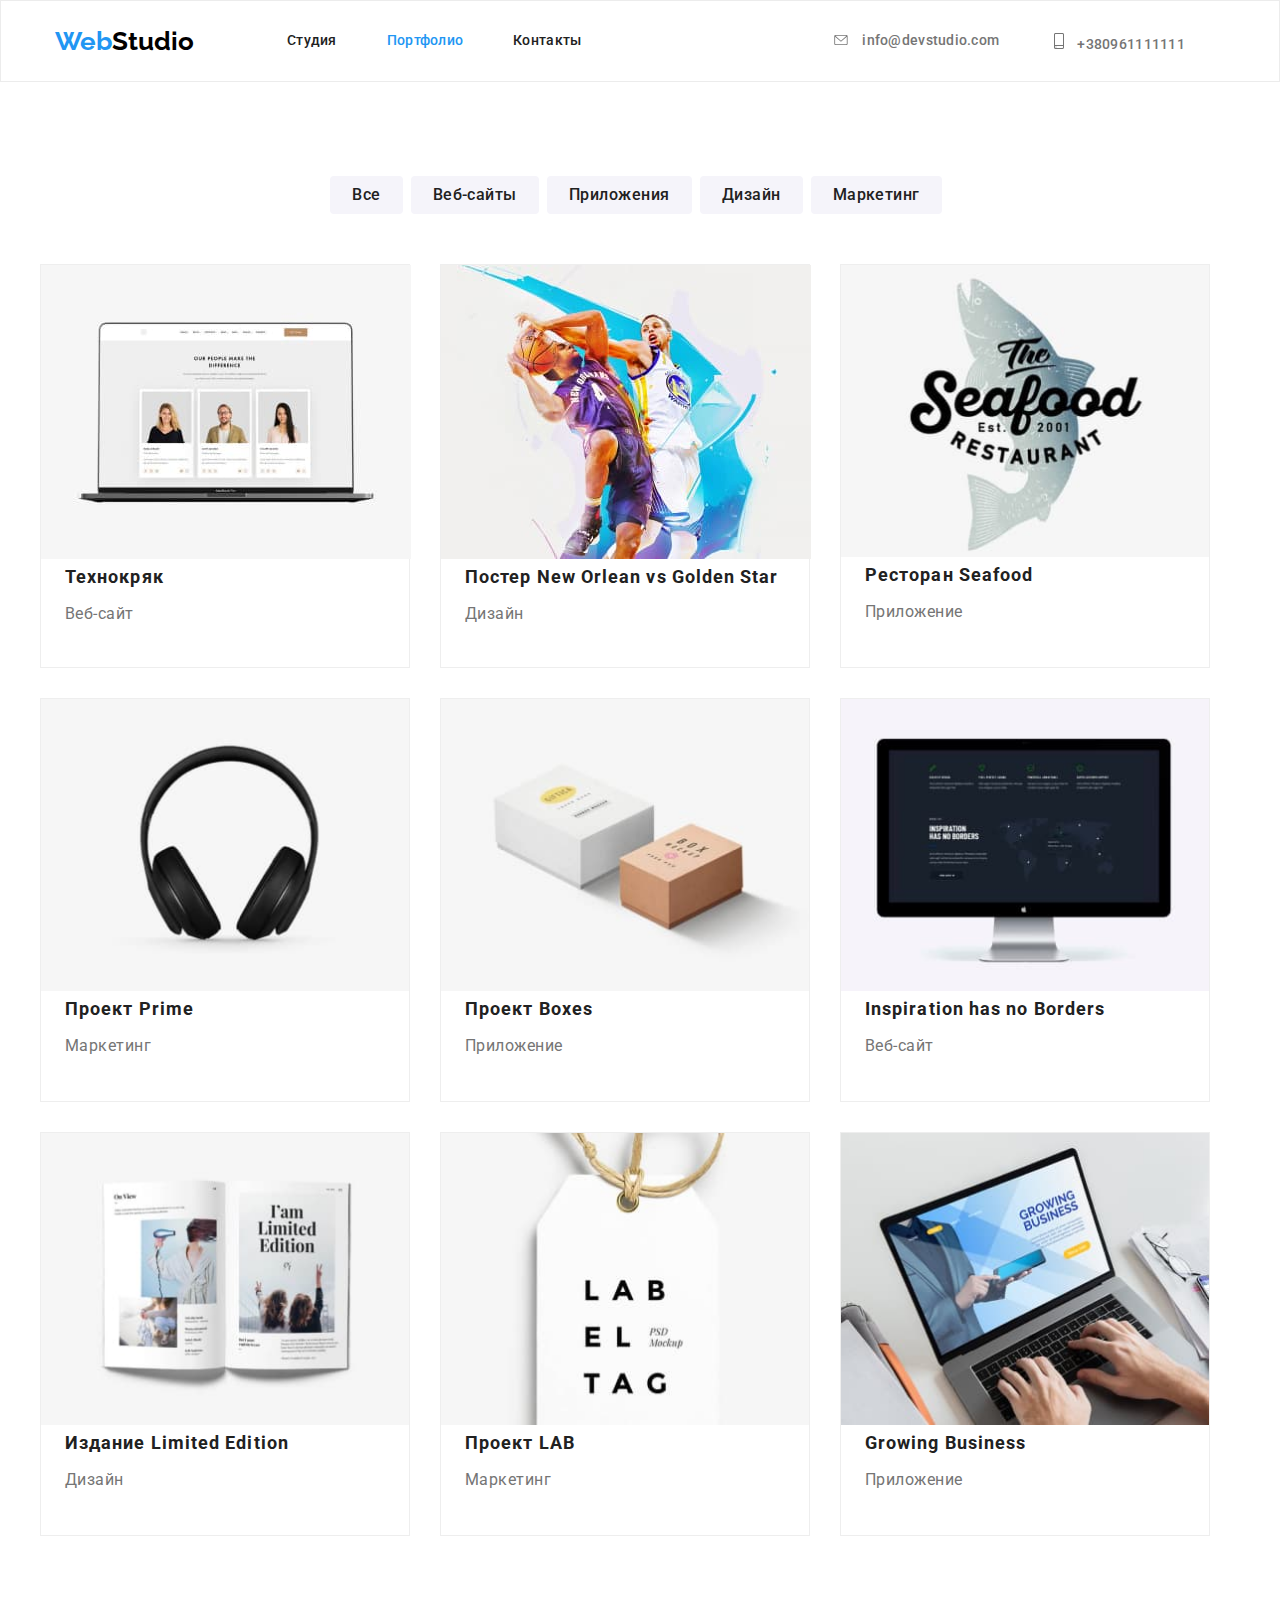
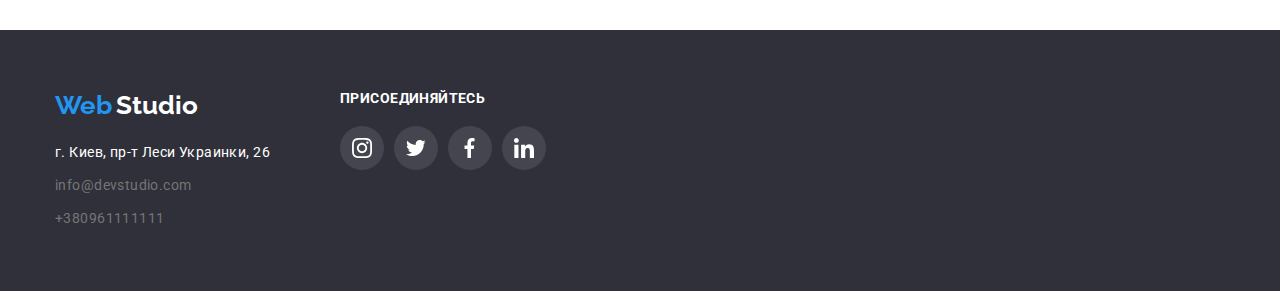
==== commit e8cc71ba: "links" ====
--- a/html/portfolio.html
+++ b/html/portfolio.html
@@ -139,32 +139,32 @@
       <p>Присоединяйтесь</p>
       <ul class="contact-list-icons">
           <li class="contact-icons"> 
-          <button class="contact-list-button">
+          <a class="contact-list-link">
             <svg class="contact-icons-footer">
             <use href="../svg/symbol-defs.svg#icon-instagram-2-1" width="20" height="20"> </use>
             </svg>
-          </button>  
+          </a>  
           </li> 
           <li class="contact-icons">
-            <button class="contact-list-button">
+            <a class="contact-list-link">
             <svg class="contact-icons-footer">
             <use href="../svg/symbol-defs.svg#icon-Vector-1-1" width="20" height="20"> </use>
             </svg>
-            </button>
+          </a>
           </li> 
           <li class="contact-icons">
-            <button class="contact-list-button">
+            <a class="contact-list-link">
             <svg class="contact-icons-footer">
             <use href="../svg/symbol-defs.svg#icon-Vector-2-1" width="20" height="20"> </use>
             </svg>
-            </button>
+          </a>
           </li>  
           <li class="contact-icons">
-            <button class="contact-list-button">
+            <a class="contact-list-link">
             <svg class="contact-icons-footer">
             <use href="../svg/symbol-defs.svg#icon-linkedin-1-1" width="20" height="20"> </use>
             </svg>
-            </button>
+          </a>
           </li> 
           </ul> 
           </div>
--- a/css/styles.css
+++ b/css/styles.css
@@ -344,19 +344,22 @@
         color:var(--inactive-color);
         margin-bottom: 16px;
         }
-        .our-team-button {
+        .our-team-link {
             height: 44px;
             width: 44px;
             border-radius: 50px;
             background-color:var(--active-color);
             outline: 0 !important;
+            display: flex;
+            justify-content: center;
+            align-items: center;
             }
-        .our-team-button:hover,
-        .our-team-button:focus {
+        .our-team-link:hover,
+        .our-team-link:focus {
             background-color: var(--accent-color);
             cursor: pointer;
         } 
-        .our-team-button-list {
+        .our-team-link-list {
             height: 44px;
             width: 44px;
             margin-right: 10px
@@ -364,8 +367,8 @@
         .our-team-list:last-child {
             margin-right: 0;
         } 
-        .our-team-button:focus .our-team-icon,
-        .our-team-button:hover .our-team-icon {
+        .our-team-link:focus .our-team-icon,
+        .our-team-link:hover .our-team-icon {
                 fill: var(--active-color);
             }   
         /* finish section */
@@ -527,19 +530,19 @@
     .contact-icons:last-child {
         margin-right: 0;
     } 
-    .contact-list-button {
+    .contact-list-link {
         border-radius: 50%;
         height: 44px;
         width: 44px;
         background-color:rgba(255, 255, 255, 0.1); 
-        display: block; 
+        display:flex; 
         justify-content: center;   
-        align-content: center;  
+        align-items: center;  
         border: 0;
         cursor: pointer;
         }
-    .contact-list-button:hover,
-    .contact-list-button:focus {
+    .contact-list-link:hover,
+    .contact-list-link:focus {
      background-color: var(--accent-color);
     }    
      .contact-icons-footer {
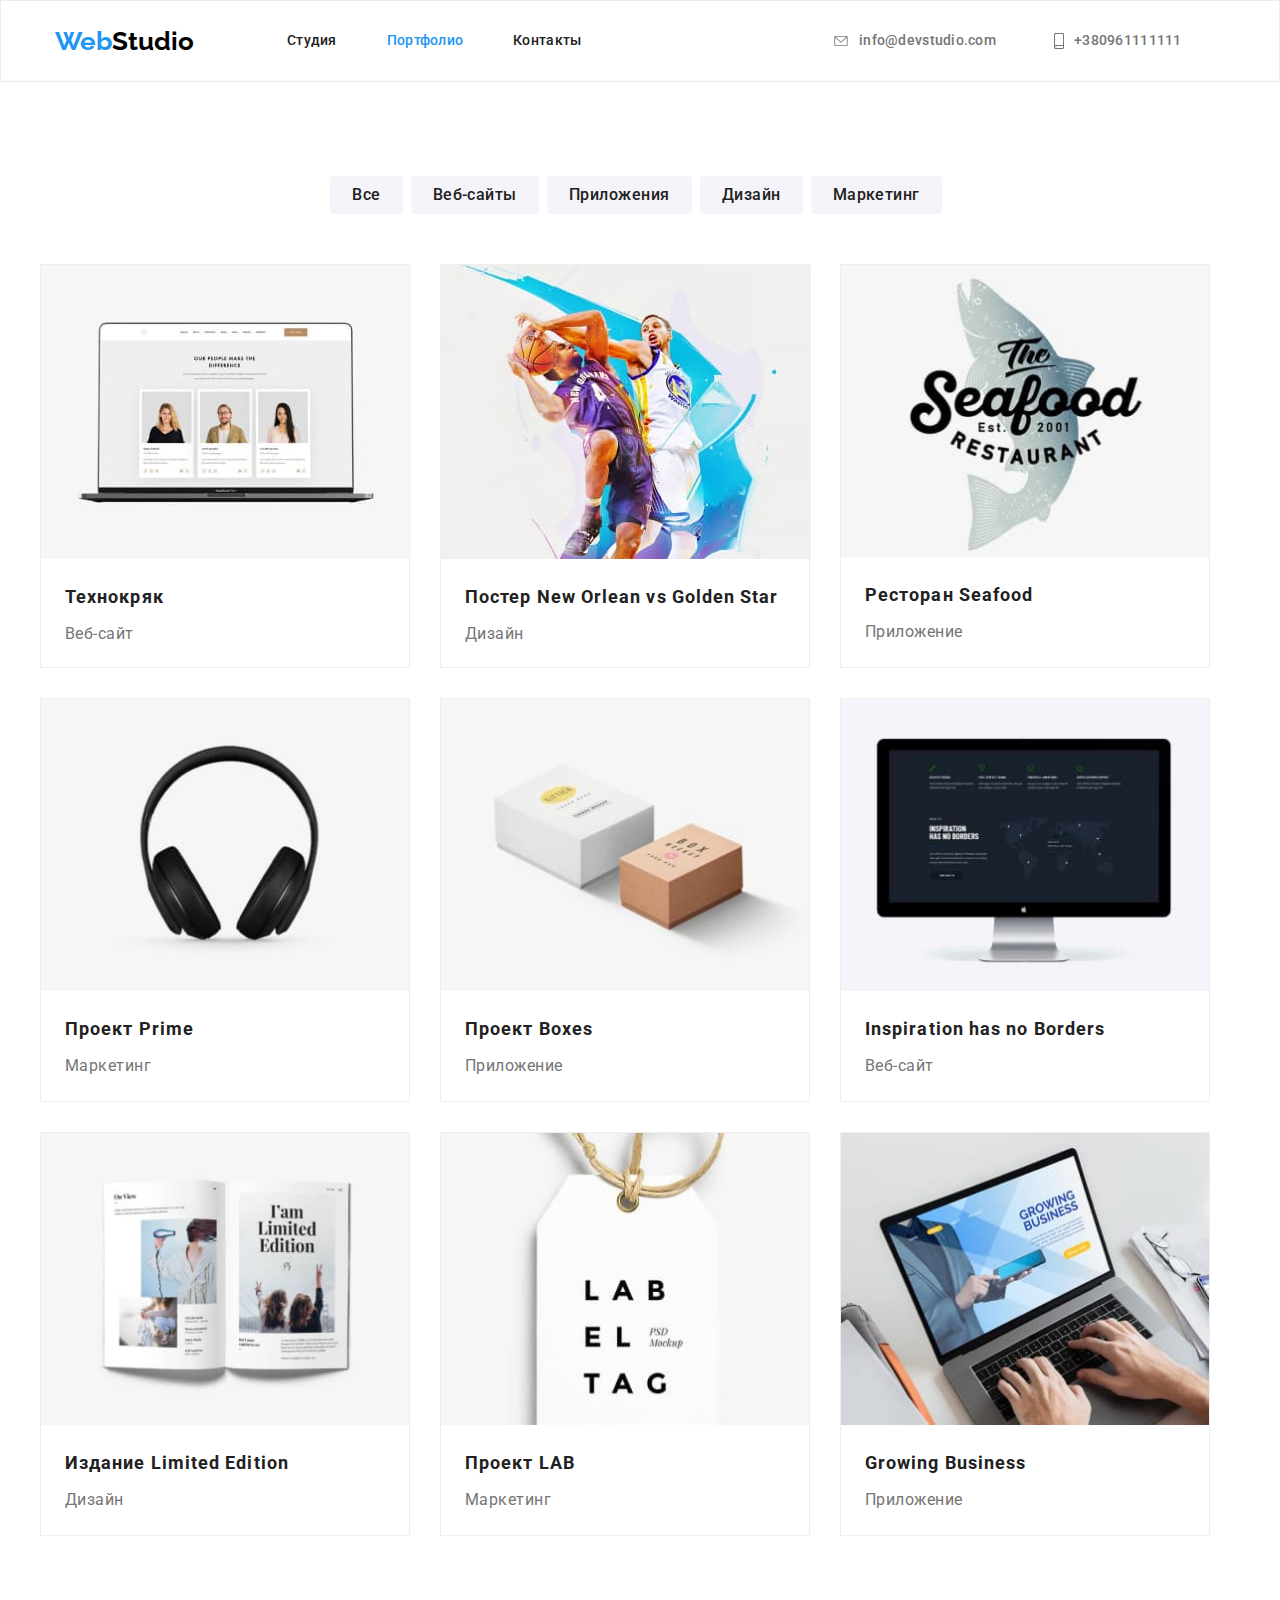
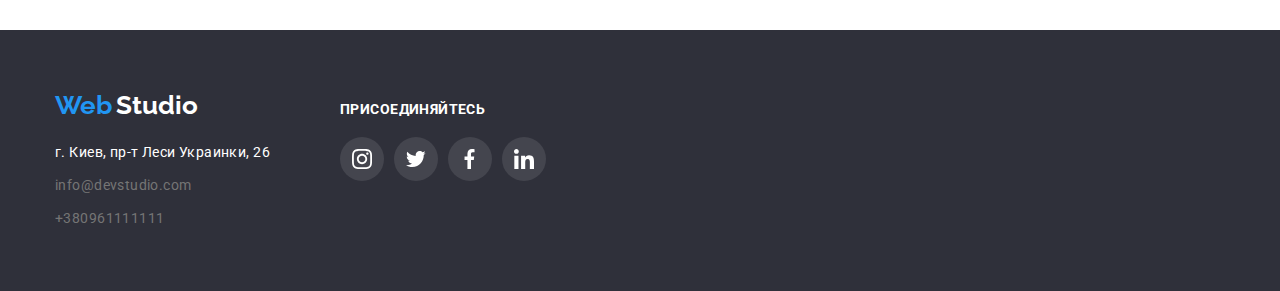
==== commit 7be93a35: "fixing" ====
--- a/html/portfolio.html
+++ b/html/portfolio.html
@@ -52,8 +52,8 @@
             <p>Веб-сайт</p>
             </div>
             </a>
-        </div>    
-        </li>
+        </div>
+            </li>
         <li class="portfolio-gallery">
           <div class="portfolio-thumb">  
             <a class="portfolio-link" href=""> <img
--- a/css/styles.css
+++ b/css/styles.css
@@ -2,7 +2,7 @@
 *::before,
 *::after {
   box-sizing: border-box;
-  outline: 0;
+
 }
 img {
     display: block;
@@ -41,8 +41,6 @@
     }
 .menu-item {
     display: flex;
-    padding-bottom: 32px;    
-    padding-top: 32px;    
     margin-right: 50px;
     }    
 .menu-list:last-child {
@@ -55,6 +53,8 @@
         line-height: 1.14;
         letter-spacing: 0.02em;
         color:var(--main-color);
+        padding-bottom: 32px;    
+        padding-top: 32px;  
         }
    .link:hover, 
    .link:focus {
@@ -85,10 +85,15 @@
         line-height: 1.14;
         letter-spacing: 0.02em;
         color:var(--inactive-color);
-        display: block;
+        display: flex;
+        align-items: center;
+        padding-bottom: 32px;    
+        padding-top: 32px;  
        }
     .tel-mail-title {
         height: 16px;
+        display: flex;
+        align-items: center;
     }   
      .menu-item-contacts {
         margin-right: 50px;
@@ -349,7 +354,6 @@
             width: 44px;
             border-radius: 50px;
             background-color:var(--active-color);
-            outline: 0 !important;
             display: flex;
             justify-content: center;
             align-items: center;
@@ -468,8 +472,8 @@
         padding-left: 15px;
         margin-right:  auto;
         margin-left: auto;
-        height: auto; 
         display: flex; 
+        align-items: baseline;
       }
     .logo-studio-white {
         color:var(--active-color);
@@ -630,7 +634,7 @@
        width: 370px;
        padding-bottom: 20px;
        height: 404px;
-  }
+      }
     .portfolio-header {
             font-family: Roboto;
             font-weight: bold;
@@ -648,7 +652,7 @@
             color:var(--inactive-color);
             text-decoration: none;
             display: block;
-        }
+           }
     .portfolio-link {
         box-shadow: 0;
         width: 370px;
@@ -659,8 +663,10 @@
         box-shadow: 0px 1px 1px rgba(0, 0, 0, 0.12), 0px 4px 4px rgba(0, 0, 0, 0.06), 1px 4px 6px rgba(0, 0, 0, 0.16);
     }   
     .portfolio-gallery-container {
-        padding-right: 24px;
-        padding-left: 24px;
+      padding-right: 24px; 
+      padding-left: 24px;
+      padding-top: 20px;
+      padding-bottom: 20px;
     }    
     .link-logo {
         text-decoration: none;
